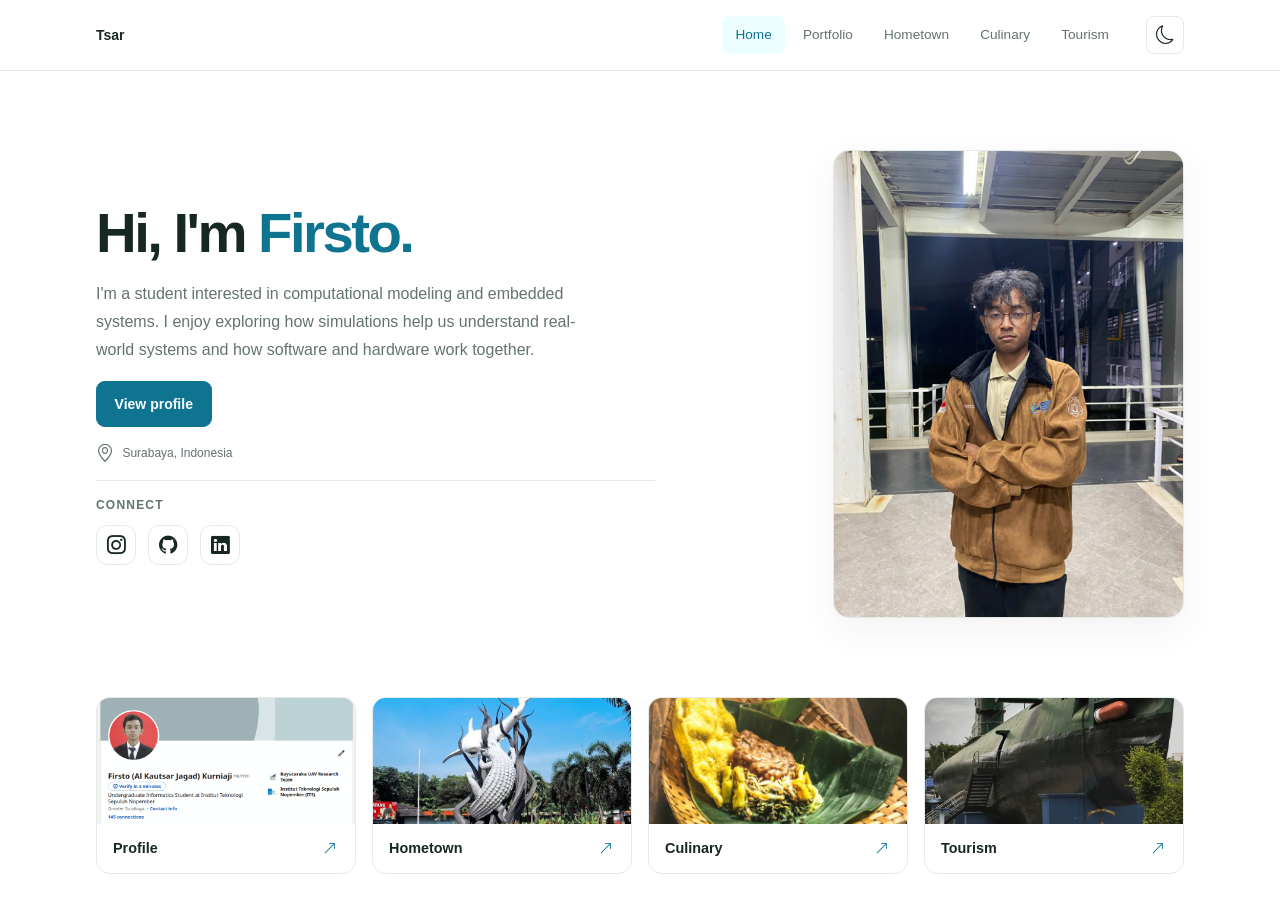
==== quiz1/index.html @ 17f32435 "Website done" ====
<!doctype html>
<html lang="en">

<head>
  <meta charset="utf-8">
  <meta name="viewport" content="width=device-width, initial-scale=1">
  <title>Home · Firsto</title>
  <script src="../assets/js/theme.js"></script>
  <link rel="stylesheet" href="../assets/library/tailwindcss/tailwind-4.3.3.css">
  <link rel="stylesheet" href="../assets/library/bootstrap-icons/bootstrap-icons.min.css">
  <link rel="stylesheet" href="../assets/css/base.css">
  <link rel="stylesheet" href="../assets/css/hero.css">
  <link rel="stylesheet" href="../assets/css/nav-card.css">
  <script src="../assets/library/jquery/jquery-4.0.0.min.js" defer></script>
  <script src="../assets/js/site.js" defer></script>
</head>

<body id="top" data-page="home" class="font-sans antialiased">
  <a class="skip-link rounded-lg" href="#main">Skip to content</a>
  <header id="site-header" class="site-header line sticky top-0 z-30 border-b">
    <div class="mx-auto flex max-w-6xl items-center justify-between gap-4 px-6 py-4 lg:px-8">
      <a href="index.html" class="flex min-w-0 items-center gap-3" aria-label="Tsar home">
        <span class="truncate text-sm font-semibold">Tsar</span>
      </a>
      <div class="flex shrink-0 items-center gap-3 sm:gap-6">
        <nav class="hidden items-center gap-1 md:flex" aria-label="Main navigation">
          <a class="nav-link" href="index.html" aria-current="page">Home</a>
          <a class="nav-link" href="profile/index.html">Portfolio</a>
          <a class="nav-link" href="hometown/index.html">Hometown</a>
          <a class="nav-link" href="food/index.html">Culinary</a>
          <a class="nav-link" href="tourist/index.html">Tourism</a>
        </nav>
        <button class="theme-button" id="theme-toggle" type="button" aria-label="Dark theme" aria-pressed="false"
          hidden>
          <span data-theme-icon="light"><i class="bi bi-moon icon" aria-hidden="true"></i></span>
          <span data-theme-icon="dark" hidden><i class="bi bi-sun icon" aria-hidden="true"></i></span>
        </button>
      </div>
    </div>
    <nav id="mobile-menu" class="line flex flex-wrap gap-1 border-t px-6 py-3 md:hidden" aria-label="Mobile navigation">
      <a class="nav-link inline-block" href="index.html" aria-current="page">Home</a>
      <a class="nav-link inline-block" href="profile/index.html">Portfolio</a>
      <a class="nav-link inline-block" href="hometown/index.html">Hometown</a>
      <a class="nav-link inline-block" href="food/index.html">Culinary</a>
      <a class="nav-link inline-block" href="tourist/index.html">Tourism</a>
      <a class="nav-link inline-block" href="index.html#contact">Contact</a>
    </nav>
  </header>
  <main id="main" class="home-shell">
    <section
      class="home-hero mx-auto grid max-w-6xl items-center gap-12 px-6 py-16 md:grid-cols-[1.2fr_1fr] lg:gap-16 lg:px-8 lg:py-24"
      aria-labelledby="hero-title">
      <div class="min-w-0">
        <h1 id="hero-title"
          class="hero-name text-5xl font-semibold leading-[1.08] tracking-[-0.045em] sm:text-6xl lg:text-7xl">
          Hi, I'm <span class="accent">Firsto.</span></h1>
        <p class="muted mt-6 max-w-lg text-base leading-8">I'm a student interested in computational modeling and
          embedded systems. I enjoy exploring how simulations help us understand real-world systems and how software
          and hardware work together.</p>
        <div class="mt-8 flex flex-wrap gap-3">
          <a href="profile/index.html" class="button button-primary">View profile</a>
        </div>
        <p class="muted mt-8 flex items-center gap-2 text-xs"><i class="bi bi-geo-alt icon"
            aria-hidden="true"></i><span>Surabaya, Indonesia</span> </p>

        <section id="contact" class="line mt-8 border-t pt-6" aria-labelledby="connect-title">
          <h2 id="connect-title" class="muted text-xs font-semibold tracking-widest uppercase">Connect</h2>
          <div class="mt-4 flex gap-3">
            <a class="social-link" href="https://www.instagram.com/f_.orang" target="_blank" rel="noopener noreferrer"
              aria-label="Instagram">
              <i class="bi bi-instagram icon" aria-hidden="true"></i>
            </a>
            <a class="social-link" href="https://github.com/tsarvib" target="_blank" rel="noopener noreferrer"
              aria-label="GitHub">
              <i class="bi bi-github icon" aria-hidden="true"></i>
            </a>
            <a class="social-link" href="https://www.linkedin.com/in/firsto-kurniaji-637a05359/" target="_blank"
              rel="noopener noreferrer" aria-label="LinkedIn">
              <i class="bi bi-linkedin icon" aria-hidden="true"></i>
            </a>
          </div>
        </section>
      </div>

      <div class="profile-card hero-photo-card line rounded-2xl border">
        <div class="hero-portrait-frame">
          <img class="hero-portrait" src="../assets/img/fotodiri.jpg" alt="Portrait of Firsto" width="600" height="750">
        </div>
      </div>
    </section>

    <nav class="home-card-nav mx-auto max-w-6xl px-6 lg:px-8" aria-label="Explore the website">
      <a class="section-card" href="profile/index.html">
        <img class="section-card-image" src="../assets/img/nav-cards/portfolio.png" alt="Firsto's LinkedIn profile" width="810" height="516">
        <span class="section-card-label">Profile <i class="bi bi-arrow-up-right icon" aria-hidden="true"></i></span>
      </a>
      <a class="section-card" href="hometown/index.html">
        <img class="section-card-image" src="../assets/img/nav-cards/surabaya.png" alt="Sura and Baya monument in Surabaya" width="679" height="451">
        <span class="section-card-label">Hometown <i class="bi bi-arrow-up-right icon" aria-hidden="true"></i></span>
      </a>
      <a class="section-card" href="food/index.html">
        <img class="section-card-image" src="../assets/img/food/semanggi.webp" alt="Semanggi Surabaya" width="600" height="400">
        <span class="section-card-label">Culinary <i class="bi bi-arrow-up-right icon" aria-hidden="true"></i></span>
      </a>
      <a class="section-card" href="tourist/index.html">
        <img class="section-card-image" src="../assets/img/tourist/monkasel.webp" alt="Monumen Kapal Selam in Surabaya" width="600" height="400">
        <span class="section-card-label">Tourism <i class="bi bi-arrow-up-right icon" aria-hidden="true"></i></span>
      </a>
    </nav>
  </main>

</body>

</html>
---- assets/css/base.css ----
:root {
  color-scheme: light;
  --canvas: #fff;
  --surface: #f8faf9;
  --ink: #172724;
  --muted: #64736f;
  --border: #e3eae7;
  --accent: #0e7490;
  --accent-soft: #ecfeff;
}
[data-theme="dark"] {
  color-scheme: dark;
  --canvas: #111a18;
  --surface: #182420;
  --ink: #e7f1ed;
  --muted: #a5b8ae;
  --border: #2e4037;
  --accent: #67e8f9;
  --accent-soft: #164e63;
}
html { scroll-behavior: smooth; scroll-padding-top: 6rem; }
body { background: var(--canvas); color: var(--ink); }
::selection { background: #a5f3fc; color: #164e63; }
button, a { -webkit-tap-highlight-color: transparent; }
button { cursor: pointer; }
:focus-visible { outline: 3px solid var(--accent); outline-offset: 5px; }
[hidden] { display: none !important; }
.muted { color: var(--muted); }
.accent { color: var(--accent); }
.line { border-color: var(--border); }
.button { display: inline-flex; align-items: center; justify-content: center; gap: .65rem; min-height: 2.75rem; padding: .7rem 1.1rem; border-radius: .55rem; font-size: .875rem; font-weight: 600; border: 1px solid var(--border); transition: background .18s, transform .18s; }
.button:hover { background: var(--surface); transform: translateY(-1px); }
.button-primary { background: #0e7490; border-color: #0e7490; color: #fff; }
.button-primary:hover { background: #155e75; }
.icon { display: inline-flex; align-items: center; justify-content: center; width: 1.15rem; height: 1.15rem; flex: none; font-size: 1.15rem; line-height: 1; }
.skip-link { position: fixed; left: 1rem; top: -5rem; z-index: 100; background: var(--canvas); padding: .7rem 1rem; }
.skip-link:focus { top: 1rem; }
.nav-link { padding: .55rem .85rem; font-size: .85rem; font-weight: 500; color: var(--muted); border-radius: .5rem; }
.nav-link:hover, .nav-link[aria-current="page"] { color: var(--accent); background: var(--accent-soft); }
.site-header { background: var(--canvas); }
.theme-button { display: grid; place-items: center; height: 2.35rem; width: 2.35rem; padding: 0; flex: none; border: 1px solid var(--border); border-radius: .5rem; }
.theme-button [data-theme-icon] { display: grid; place-items: center; line-height: 1; }
.theme-button .bi::before { display: block; vertical-align: 0; }
.profile-card { position: relative; background: var(--canvas); box-shadow: 0 12px 35px #193e2710; }
@media (prefers-reduced-motion: reduce) {
  html { scroll-behavior: auto; }
  *, *::before, *::after { transition: none !important; animation: none !important; }
}
---- assets/css/hero.css ----
.hero-name { overflow-wrap: break-word; }
.hero-photo-card { width: 100%; max-width: 29rem; justify-self: end; padding: 0; overflow: hidden; background: var(--surface); }
.hero-portrait-frame { width: 100%; overflow: hidden; }
.hero-portrait { display: block; width: 100%; height: auto; }
.social-link { display: inline-flex; align-items: center; justify-content: center; width: 3rem; height: 3rem; border: 1px solid var(--border); border-radius: .7rem; color: var(--ink); background: var(--canvas); transition: color .18s, border-color .18s, background .18s; }
.social-link:hover { color: var(--accent); border-color: var(--accent); background: var(--accent-soft); }
@media (max-width: 47.99rem) {
  .hero-photo-card { max-width: 23rem; justify-self: center; }
}
@media (min-width: 64rem) {
  .home-shell { display: flex; flex-direction: column; min-height: calc(100svh - 73px); }
  .home-hero { flex: 1; width: 100%; padding-block: clamp(1rem, 3svh, 2rem); }
  .home-hero .hero-name { font-size: clamp(3rem, 4.4vw, 4rem); }
  .home-hero .mt-6 { margin-top: 1rem; line-height: 1.75rem; }
  .home-hero .mt-8 { margin-top: 1.1rem; }
  .home-hero #contact { padding-top: 1rem; }
  .home-hero #contact .mt-4 { margin-top: .75rem; }
  .home-hero .social-link { width: 2.5rem; height: 2.5rem; }
  .hero-photo-card { max-width: clamp(16rem, 39svh, 24rem); }
}
---- assets/css/nav-card.css ----
.home-card-nav {
  display: grid;
  grid-template-columns: repeat(2, minmax(0, 1fr));
  gap: 1rem;
  width: 100%;
  padding-bottom: 1.5rem;
}
.section-card {
  display: block;
  min-width: 0;
  overflow: hidden;
  border: 1px solid var(--border);
  border-radius: .85rem;
  background: var(--canvas);
  transition: border-color .18s, box-shadow .18s;
}
.section-card:hover {
  border-color: var(--accent);
  box-shadow: 0 6px 20px #102c2010;
}
.section-card-image {
  display: block;
  width: 100%;
  height: clamp(6rem, 14svh, 9rem);
  object-fit: cover;
}
.section-card-label {
  display: flex;
  align-items: center;
  justify-content: space-between;
  gap: .5rem;
  padding: .85rem 1rem;
  font-size: .9rem;
  font-weight: 600;
}
.section-card-label .icon { color: var(--accent); font-size: .85rem; }
@media (min-width: 48rem) {
  .home-card-nav { grid-template-columns: repeat(4, minmax(0, 1fr)); }
}
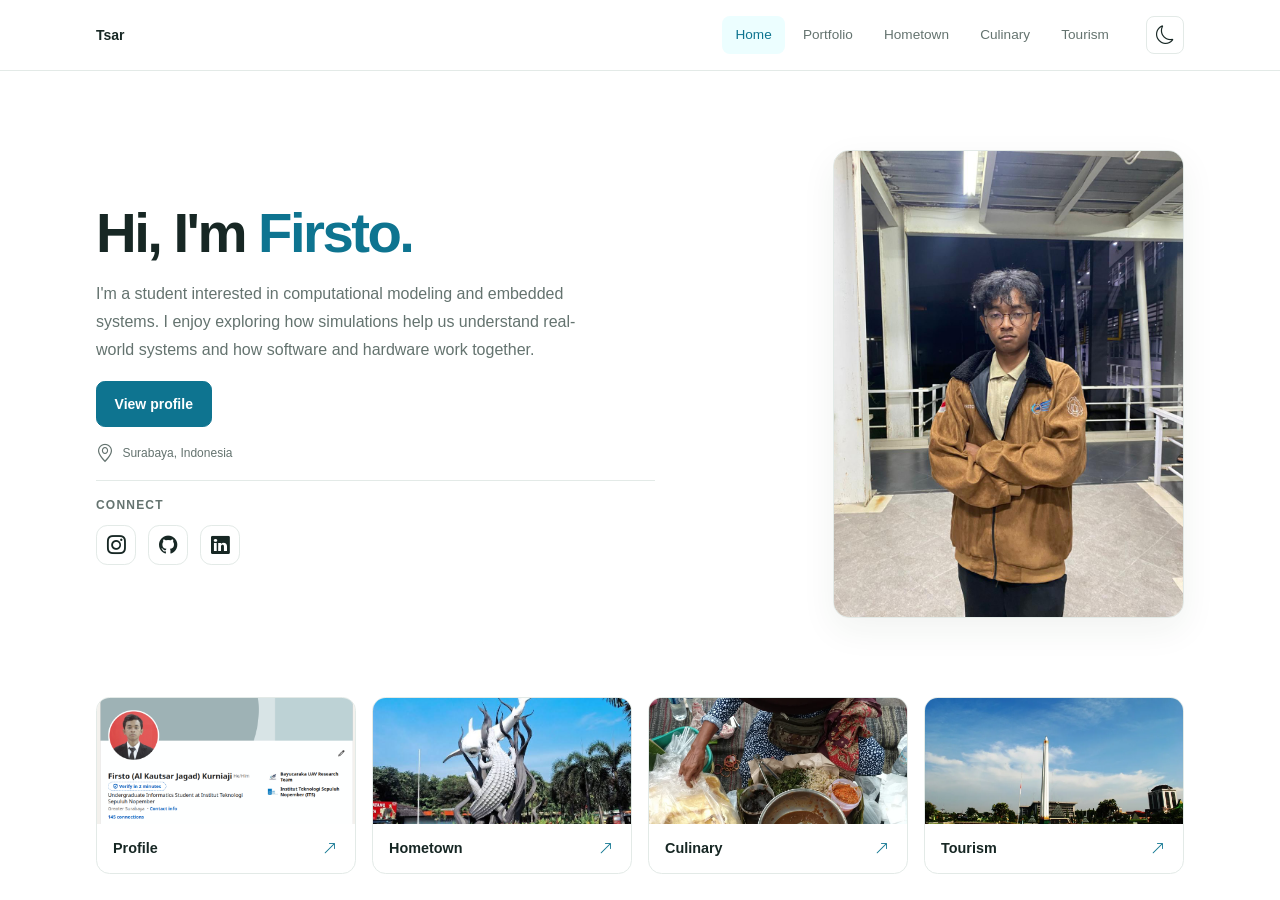
==== commit 9828780d: "adding report" ====
--- a/quiz1/index.html
+++ b/quiz1/index.html
@@ -43,7 +43,6 @@
       <a class="nav-link inline-block" href="hometown/index.html">Hometown</a>
       <a class="nav-link inline-block" href="food/index.html">Culinary</a>
       <a class="nav-link inline-block" href="tourist/index.html">Tourism</a>
-      <a class="nav-link inline-block" href="index.html#contact">Contact</a>
     </nav>
   </header>
   <main id="main" class="home-shell">
@@ -99,11 +98,11 @@
         <span class="section-card-label">Hometown <i class="bi bi-arrow-up-right icon" aria-hidden="true"></i></span>
       </a>
       <a class="section-card" href="food/index.html">
-        <img class="section-card-image" src="../assets/img/food/semanggi.webp" alt="Semanggi Surabaya" width="600" height="400">
+        <img class="section-card-image" src="../assets/img/food/semanggi.webp" alt="A vendor preparing Semanggi Surabaya" width="600" height="400">
         <span class="section-card-label">Culinary <i class="bi bi-arrow-up-right icon" aria-hidden="true"></i></span>
       </a>
       <a class="section-card" href="tourist/index.html">
-        <img class="section-card-image" src="../assets/img/tourist/monkasel.webp" alt="Monumen Kapal Selam in Surabaya" width="600" height="400">
+        <img class="section-card-image" src="../assets/img/tourist/tugupahlawan.webp" alt="Tugu Pahlawan in Surabaya" width="600" height="400">
         <span class="section-card-label">Tourism <i class="bi bi-arrow-up-right icon" aria-hidden="true"></i></span>
       </a>
     </nav>
